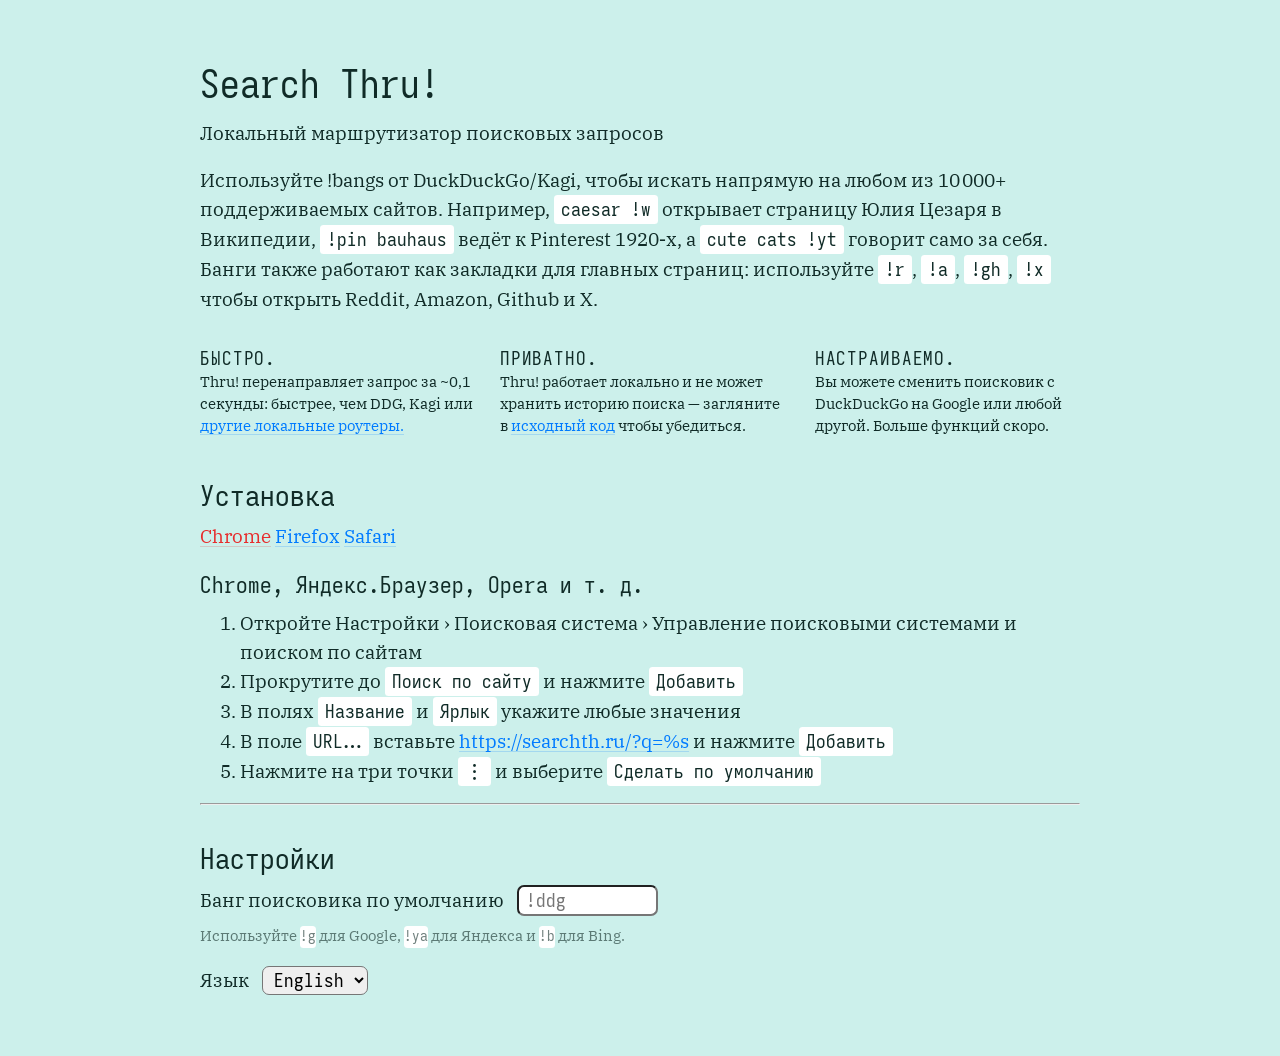
==== ru/index.html @ 65677c9b "big separation into separate language html" ====
<!doctype html>
<html lang="en">
    <head>
        <style>
            :root {
                color-scheme: light dark;
                --primary: light-dark(#fff, #111);
                background-color: var(--primary);
                visibility: hidden;
            }
        </style>
        <link id="homepageStylesheet" rel="stylesheet" href="/global.css" />

        <script defer>
            if ("serviceWorker" in navigator) {
                navigator.serviceWorker
                    .register("/sw.js", { scope: "/" })
                    .catch(() => {});
            }
        </script>

        <script>
            // first incognito search query will load this page
            // since there is no service worker to intercept
            const url = new URL(window.location.href);
            const query = url.searchParams.get("q")?.trim() ?? "";
            if (query && !navigator.serviceWorker?.controller) {
                const fallback = `https://duckduckgo.com/?q=${encodeURIComponent(
                    query,
                )}`;
                window.location.replace(fallback);
            }
            if (!query) {
                document.documentElement.style.visibility = "visible";
            }
        </script>

        <script src="/interface.js" defer></script>

        <meta charset="UTF-8" />
        <meta name="viewport" content="width=device-width, initial-scale=1.0" />
        <title>Search Thru!</title>
        <meta name="description" content="A local search engine router." />
        <meta property="og:site_name" content="Search Thru!" />

        <link
            rel="icon"
            type="image/png"
            href="/assets/favicon.png"
            sizes="32x32"
        />
        <link rel="icon" type="image/svg+xml" href="/assets/favicon.svg" />
        <link
            rel="search"
            type="application/opensearchdescription+xml"
            title="Thru!"
            href="/opensearch.xml"
        />
    </head>
    <body>
        <h1 id="title">Search Thru!</h1>
        <p id="tagline">Локальный маршрутизатор поисковых запросов</p>
        <p>
            <span data-i18n="description.lead"
                >Используйте !bangs от DuckDuckGo/Kagi, чтобы искать напрямую на
                любом из 10 000+ поддерживаемых сайтов. Например,</span
            >
            <q>caesar !w</q>
            <span data-i18n="description.examples.1.description"
                >открывает страницу Юлия Цезаря в Википедии,</span
            >
            <q>!pin bauhaus</q>
            <span data-i18n="description.examples.2.description"
                >ведёт к Pinterest 1920‑х, а</span
            >
            <q>cute cats !yt</q>
            <span data-i18n="description.examples.3.description"
                >говорит само за себя.</span
            >
            <span data-i18n="description.bookmarks.start"
                >Банги также работают как закладки для главных страниц:
                используйте</span
            >
            <q>!r</q>, <q>!a</q>, <q>!gh</q>,
            <q>!x</q>
            <span data-i18n="description.bookmarks.end"
                >чтобы открыть Reddit, Amazon, Github и X.</span
            >
        </p>
        <div class="perks">
            <div class="perk-card">
                <h2>Быстро.</h2>
                <p>
                    <span data-i18n="perks.speed.description.start"
                        >Thru! перенаправляет запрос за ~0,1 секунды: быстрее,
                        чем DDG, Kagi или</span
                    >
                    <a
                        href="https://unduck.link/"
                        data-i18n="perks.speed.description.link"
                        >другие локальные роутеры.</a
                    >
                </p>
            </div>
            <div class="perk-card">
                <h2>Приватно.</h2>
                <p>
                    <span data-i18n="perks.privacy.description.start"
                        >Thru! работает локально и не может хранить историю
                        поиска — загляните в</span
                    >
                    <a
                        href="https://github.com/magvag/searchthru"
                        data-i18n="perks.privacy.description.link"
                        >исходный код</a
                    >
                    <span data-i18n="perks.privacy.description.end"
                        >чтобы убедиться.</span
                    >
                </p>
            </div>
            <div class="perk-card">
                <h2>Настраиваемо.</h2>
                <p>
                    Вы можете сменить поисковик с DuckDuckGo на Google или любой
                    другой. Больше функций скоро.
                </p>
            </div>
        </div>
        <div class="instructions">
            <script>
                document.addEventListener("DOMContentLoaded", () => {
                    const links = document.querySelectorAll(
                        '.browser-selector a[href^="#"]',
                    );
                    if (!links.length) return;

                    const ua = navigator.userAgent;
                    let target = "#chrome";
                    if (/Firefox/i.test(ua)) {
                        target = "#firefox";
                    } else if (
                        /Safari/i.test(ua) &&
                        !/Chrome|Chromium|Edg|OPR|YaBrowser/i.test(ua)
                    ) {
                        target = "#safari";
                    }

                    const match = Array.from(links).find(
                        (link) => link.getAttribute("href") === target,
                    );
                    if (match) {
                        links.forEach((link) =>
                            link.classList.remove("active"),
                        );
                        match.classList.add("active");
                    }
                });
            </script>
            <h2>Установка</h2>
            <div class="browser-selector">
                <a
                    href="#chrome"
                    class="interactive select"
                    data-i18n="instructions.browsers.chrome"
                    >Chrome</a
                >
                <a
                    href="#firefox"
                    class="interactive select active"
                    data-i18n="instructions.browsers.firefox"
                    >Firefox</a
                >
                <a
                    href="#safari"
                    class="interactive select"
                    data-i18n="instructions.browsers.safari"
                    >Safari</a
                >
            </div>
            <div id="chrome" class="instruction" style="display: none">
                <h3>Chrome, Яндекс.Браузер, Opera и т. д.</h3>
                <ol>
                    <li>
                        Откройте Настройки › Поисковая система › Управление
                        поисковыми системами и поиском по сайтам
                    </li>
                    <li>
                        Прокрутите до <q>Поиск по сайту</q> и нажмите
                        <q>Добавить</q>
                    </li>
                    <li>
                        В полях <q>Название</q> и <q>Ярлык</q> укажите любые
                        значения
                    </li>
                    <li>
                        <span data-i18n="instructions.chrome.4.start"
                            >В поле <q>URL…</q> вставьте</span
                        >
                        <a
                            href="https://searchth.ru/?q=%s"
                            class="interactive copy"
                            >https://searchth.ru/?q=%s</a
                        >
                        <span data-i18n="instructions.chrome.4.end"
                            >и нажмите <q>Добавить</q></span
                        >
                    </li>
                    <li>
                        Нажмите на три точки <span class="ui">⋮</span> и
                        выберите <q>Сделать по умолчанию</q>
                    </li>
                </ol>
            </div>
            <div id="firefox" class="instruction">
                <h3>Firefox, Zen и т. д.</h3>
                <ol>
                    <li>Щёлкните правой кнопкой по адресной этой страницы</li>
                    <li>Нажмите <q>Добавить “Thru!”</q></li>
                    <li>
                        Перейдите в Настройки › Поиск и выберите Thru! как
                        поисковик по умолчанию
                    </li>
                </ol>
            </div>
            <div id="safari" class="instruction" style="display: none">
                <h3>Safari</h3>
                <p>
                    Safari не поддерживает пользовательские поисковые системы,
                    ждите расширение.
                </p>
            </div>
        </div>
        <hr />
        <div class="settings">
            <h2>Настройки</h2>
            <div id="defaults">
                <label
                    for="defaultBang"
                    data-i18n="settings.default-bang.setting"
                    >Банг поисковика по умолчанию</label
                >
                <input
                    type="text"
                    id="defaultBang"
                    name="defaultBang"
                    placeholder="!ddg"
                />
                <p class="hint">
                    Используйте <q>!g</q> для Google, <q>!ya</q> для Яндекса и
                    <q>!b</q> для Bing.
                </p>
            </div>
        </div>
        <div class="language">
            <label for="language" data-i18n="settings.language.setting"
                >Язык</label
            >
            <select id="language" name="language">
                <option value="en">English</option>
                <option value="ru">Русский</option>
            </select>
        </div>

        <span
            style="visibility: hidden"
            id="__TIMER_INJECTION_FLAG__{a8cf72f7-09b7-4cd4-9aaa-7a023bf09916}"
        ></span>
    </body>
</html>
---- global.css ----
:root {
    --color-primary: light-dark(#ccf0eb, #102b27);
    --color-secondary: light-dark(#102b27, #ccf0eb);
    --color-tertiary: light-dark(red, red);
    /*--color-quaternary: light-dark(red, red);*/
}

:root {
    --color-background: var(--color-primary);
    --color-text: var(--color-secondary);
    --color-heading: var(--color-text);
    --color-link: light-dark(#007bff, #007bff);
    --color-link__hover: light-dark(#0056b3, #0056b3);
    --color-link__visited: light-dark(#b24bab, #ef4bc6);
    --color-link__active: light-dark(#e72c2c, #e72c2c);
    --color-codeBackground: light-dark(
        white,
        color-mix(in srgb, var(--color-text), transparent 90%)
    );
}

:root {
    --transparency-line: 80%;
    --width-main: 50rem;
    --font-size-text: 1.1rem;
    --font-size-caption: 0.825rem;
    --font-size-h1: 3rem;
    --font-size-h2: 2rem;
}

:root {
    background-color: var(--color-background);
}

@media (prefers-color-scheme: dark) {
    :root {
        color-scheme: dark;
    }
}

* {
    box-sizing: border-box;
}

@view-transition {
    navigation: auto;
}

html,
body {
    padding: 0 auto;
    margin: 0 auto;
    font-family: var(--font-family);
    font-size: var(--font-size-text);
    color: var(--color-text);
}

html {
    overflow-y: scroll;
    min-height: 100vh;
}

/* FONTS */
/* ibm-plex-serif-regular - cyrillic_cyrillic-ext_latin_latin-ext */
@font-face {
    font-display: swap;
    font-family: "IBM Plex Serif";
    font-style: normal;
    font-weight: 400;
    src: url("/assets/fonts/ibm-plex-serif-v20-cyrillic_cyrillic-ext_latin_latin-ext-regular.woff2")
        format("woff2"); /* Chrome 36+, Opera 23+, Firefox 39+, Safari 12+, iOS 10+ */
}

/* ibm-plex-serif-700 - cyrillic_cyrillic-ext_latin_latin-ext */
@font-face {
    font-display: swap;
    font-family: "IBM Plex Serif";
    font-style: normal;
    font-weight: 700;
    src: url("/assets/fonts/ibm-plex-serif-v20-cyrillic_cyrillic-ext_latin_latin-ext-700.woff2")
        format("woff2"); /* Chrome 36+, Opera 23+, Firefox 39+, Safari 12+, iOS 10+ */
}

@font-face {
    font-display: swap;
    font-family: "Iosevka";
    font-style: normal;
    font-weight: 400;
    src: url("/assets/fonts/IosevkaSS15-Regular.woff2") format("woff2"); /* Chrome 36+, Opera 23+, Firefox 39+, Safari 12+, iOS 10+ */
}

:root {
    --font-family: "IBM Plex Serif", -apple-system, system-ui, sans-serif;
    --font-family-monospace:
        "Iosevka", Consolas, Menlo, Monaco, Andale Mono WT, Andale Mono,
        Lucida Console, Lucida Sans Typewriter, DejaVu Sans Mono,
        Bitstream Vera Sans Mono, Liberation Mono, Nimbus Mono L, Courier New,
        Courier, monospace;
}

@media (max-width: 800px) {
    html,
    body {
        margin: 0 2%;
    }
}

body,
main {
    max-width: var(--width-main);
}

body {
    padding-top: 2rem;
    padding-bottom: 3rem;
}

p,
ul,
ol {
    margin-top: 0;
    margin-bottom: 1rem;
    line-height: 1.5;
    text-wrap-style: pretty;
}

h1,
h2,
h3 {
    font-family: var(--font-family-monospace);
    font-weight: 400;
    margin-bottom: 0.5rem;
}

hr {
    color: color-mix(
        in srgb,
        currentColor,
        transparent var(--transparency-line)
    );
    margin-bottom: 2rem;
}

a[href] {
    color: var(--color-link);
}

a[href]:visited {
    color: var(--color-link__visited);
}

a[href].interactive:visited {
    color: var(--color-link);
}

a[href].interactive.active,
a[href]:hover,
a[href]:active {
    color: var(--color-link__active);
}

a,
a u {
    text-decoration: underline;
    text-decoration-thickness: 1px;
    text-underline-offset: 0.175em;
    text-decoration-color: color-mix(
        in srgb,
        currentColor,
        transparent var(--transparency-line)
    );
    text-decoration-skip: none;
    text-decoration-skip-ink: none;
    transition:
        color 0.25s ease-in,
        text-decoration-color 0.25s ease-in;
}

a:hover,
a:hover u {
    text-decoration-color: currentColor;
    transition:
        color 0.05s ease-in,
        text-decoration-color 0.05s ease-in;
}

a:visited:hover,
a:visited:hover u {
    text-decoration-color: currentColor;
    transition:
        color 0.05s ease-in,
        text-decoration-color 0.05s ease-in;
}

q,
span.ui {
    display: inline-block;
    font-family: var(--font-family-monospace);
    font-weight: 400;
    quotes: none;
    background-color: var(--color-codeBackground);
    word-break: keep-all;
    white-space: nowrap;
    box-decoration-break: none;
    /*margin-block: 0.2rem;*/
    border-radius: 0.2rem;
    padding-inline-start: 0.4rem;
    padding-inline-end: 0.4rem;
}

.perks {
    position: relative;
    display: flex;
    gap: 1.4rem;
}

@media (max-width: 700px) {
    .perks {
        flex-direction: column;
    }
}

.perk-card {
    /*background-color: var(--color-codeBackground);*/
    border-radius: 0.4rem;
}

.instructions .instruction {
    min-height: 200px;
}

.perk-card h2 {
    text-transform: uppercase;
    font-size: var(--font-size-text);
    margin-bottom: 0;
    letter-spacing: 0.05rem;
}

.perk-card p {
    font-size: var(--font-size-caption);
    hyphens: auto;
    hyphenate-limit-chars: 8 4 4;
    -webkit-hyphenate-limit-before: 4;
    -webkit-hyphenate-limit-after: 4;
}

label,
input,
select {
    margin-bottom: 0.5rem;
    font-size: var(--font-size-text);
}

label {
    padding-inline-end: 0.5rem;
}

input,
select {
    max-width: 8rem;
    font-family: var(--font-family-monospace);
    border-radius: 0.4rem;
    padding-inline: 0.4rem;
}

.hint {
    color: color-mix(in srgb, var(--color-text), transparent 40%);
    font-size: var(--font-size-caption);
}

.hint q {
    padding: 0;
}
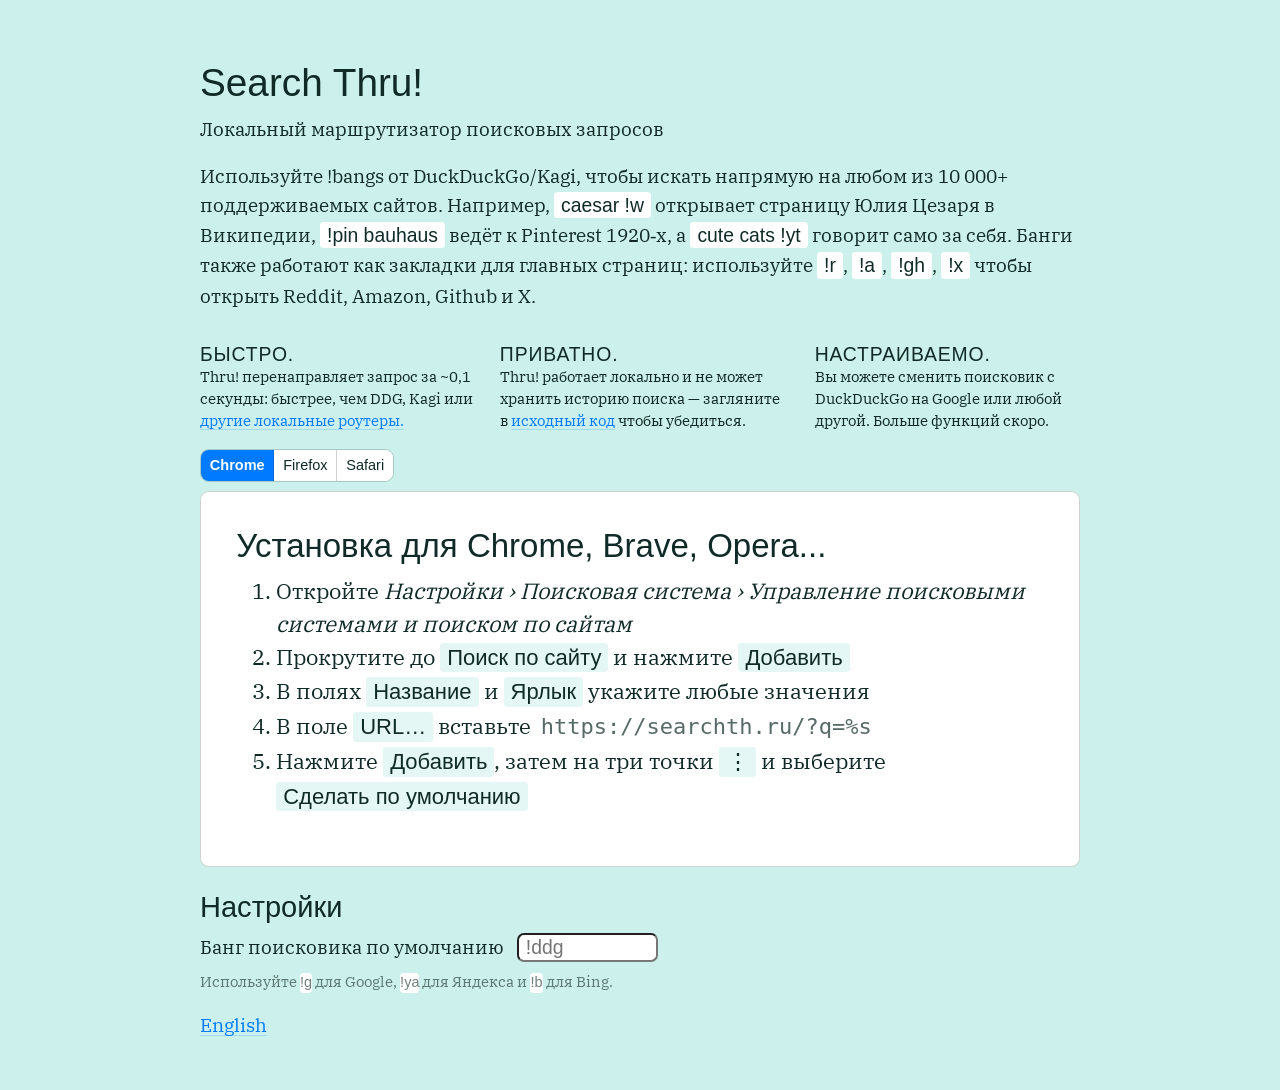
==== commit 711902ef: "removed old lang system" ====
--- a/ru/index.html
+++ b/ru/index.html
@@ -1,5 +1,5 @@
 <!doctype html>
-<html lang="en">
+<html lang="ru">
     <head>
         <style>
             :root {
@@ -25,9 +25,7 @@
             const url = new URL(window.location.href);
             const query = url.searchParams.get("q")?.trim() ?? "";
             if (query && !navigator.serviceWorker?.controller) {
-                const fallback = `https://duckduckgo.com/?q=${encodeURIComponent(
-                    query,
-                )}`;
+                const fallback = `https://duckduckgo.com/?q=${encodeURIComponent(query)}`;
                 window.location.replace(fallback);
             }
             if (!query) {
@@ -40,8 +38,20 @@
         <meta charset="UTF-8" />
         <meta name="viewport" content="width=device-width, initial-scale=1.0" />
         <title>Search Thru!</title>
-        <meta name="description" content="A local search engine router." />
+        <meta
+            name="description"
+            content="Локальный маршрутизатор поисковых запросов."
+        />
         <meta property="og:site_name" content="Search Thru!" />
+
+        <link rel="canonical" href="https://searchth.ru/ru/" />
+        <link rel="alternate" hreflang="en" href="https://searchth.ru/" />
+        <link rel="alternate" hreflang="ru" href="https://searchth.ru/ru/" />
+        <link
+            rel="alternate"
+            hreflang="x-default"
+            href="https://searchth.ru/"
+        />
 
         <link
             rel="icon"
@@ -61,62 +71,45 @@
         <h1 id="title">Search Thru!</h1>
         <p id="tagline">Локальный маршрутизатор поисковых запросов</p>
         <p>
-            <span data-i18n="description.lead"
+            <span
                 >Используйте !bangs от DuckDuckGo/Kagi, чтобы искать напрямую на
-                любом из 10 000+ поддерживаемых сайтов. Например,</span
+                любом из 10 000+ поддерживаемых сайтов. Например,</span
             >
             <q>caesar !w</q>
-            <span data-i18n="description.examples.1.description"
-                >открывает страницу Юлия Цезаря в Википедии,</span
-            >
+            <span>открывает страницу Юлия Цезаря в Википедии,</span>
             <q>!pin bauhaus</q>
-            <span data-i18n="description.examples.2.description"
-                >ведёт к Pinterest 1920‑х, а</span
-            >
+            <span>ведёт к Pinterest 1920‑х, а</span>
             <q>cute cats !yt</q>
-            <span data-i18n="description.examples.3.description"
-                >говорит само за себя.</span
-            >
-            <span data-i18n="description.bookmarks.start"
+            <span>говорит само за себя.</span>
+            <span
                 >Банги также работают как закладки для главных страниц:
                 используйте</span
             >
-            <q>!r</q>, <q>!a</q>, <q>!gh</q>,
-            <q>!x</q>
-            <span data-i18n="description.bookmarks.end"
-                >чтобы открыть Reddit, Amazon, Github и X.</span
-            >
+            <q>!r</q>, <q>!a</q>, <q>!gh</q>, <q>!x</q>
+            <span>чтобы открыть Reddit, Amazon, Github и X.</span>
         </p>
         <div class="perks">
             <div class="perk-card">
                 <h2>Быстро.</h2>
                 <p>
-                    <span data-i18n="perks.speed.description.start"
+                    <span
                         >Thru! перенаправляет запрос за ~0,1 секунды: быстрее,
                         чем DDG, Kagi или</span
                     >
-                    <a
-                        href="https://unduck.link/"
-                        data-i18n="perks.speed.description.link"
-                        >другие локальные роутеры.</a
-                    >
+                    <a href="https://unduck.link/">другие локальные роутеры.</a>
                 </p>
             </div>
             <div class="perk-card">
                 <h2>Приватно.</h2>
                 <p>
-                    <span data-i18n="perks.privacy.description.start"
+                    <span
                         >Thru! работает локально и не может хранить историю
                         поиска — загляните в</span
                     >
-                    <a
-                        href="https://github.com/magvag/searchthru"
-                        data-i18n="perks.privacy.description.link"
+                    <a href="https://github.com/magvag/searchthru"
                         >исходный код</a
                     >
-                    <span data-i18n="perks.privacy.description.end"
-                        >чтобы убедиться.</span
-                    >
+                    <span>чтобы убедиться.</span>
                 </p>
             </div>
             <div class="perk-card">
@@ -127,119 +120,104 @@
                 </p>
             </div>
         </div>
-        <div class="instructions">
-            <script>
-                document.addEventListener("DOMContentLoaded", () => {
-                    const links = document.querySelectorAll(
-                        '.browser-selector a[href^="#"]',
-                    );
-                    if (!links.length) return;
-
-                    const ua = navigator.userAgent;
-                    let target = "#chrome";
-                    if (/Firefox/i.test(ua)) {
-                        target = "#firefox";
-                    } else if (
-                        /Safari/i.test(ua) &&
-                        !/Chrome|Chromium|Edg|OPR|YaBrowser/i.test(ua)
-                    ) {
-                        target = "#safari";
-                    }
-
-                    const match = Array.from(links).find(
-                        (link) => link.getAttribute("href") === target,
-                    );
-                    if (match) {
-                        links.forEach((link) =>
-                            link.classList.remove("active"),
-                        );
-                        match.classList.add("active");
-                    }
-                });
-            </script>
-            <h2>Установка</h2>
-            <div class="browser-selector">
-                <a
-                    href="#chrome"
-                    class="interactive select"
-                    data-i18n="instructions.browsers.chrome"
-                    >Chrome</a
-                >
-                <a
-                    href="#firefox"
-                    class="interactive select active"
-                    data-i18n="instructions.browsers.firefox"
-                    >Firefox</a
-                >
-                <a
-                    href="#safari"
-                    class="interactive select"
-                    data-i18n="instructions.browsers.safari"
-                    >Safari</a
-                >
-            </div>
-            <div id="chrome" class="instruction" style="display: none">
-                <h3>Chrome, Яндекс.Браузер, Opera и т. д.</h3>
-                <ol>
-                    <li>
-                        Откройте Настройки › Поисковая система › Управление
-                        поисковыми системами и поиском по сайтам
-                    </li>
-                    <li>
-                        Прокрутите до <q>Поиск по сайту</q> и нажмите
-                        <q>Добавить</q>
-                    </li>
-                    <li>
-                        В полях <q>Название</q> и <q>Ярлык</q> укажите любые
-                        значения
-                    </li>
-                    <li>
-                        <span data-i18n="instructions.chrome.4.start"
-                            >В поле <q>URL…</q> вставьте</span
-                        >
-                        <a
-                            href="https://searchth.ru/?q=%s"
-                            class="interactive copy"
-                            >https://searchth.ru/?q=%s</a
-                        >
-                        <span data-i18n="instructions.chrome.4.end"
-                            >и нажмите <q>Добавить</q></span
-                        >
-                    </li>
-                    <li>
-                        Нажмите на три точки <span class="ui">⋮</span> и
-                        выберите <q>Сделать по умолчанию</q>
-                    </li>
-                </ol>
-            </div>
-            <div id="firefox" class="instruction">
-                <h3>Firefox, Zen и т. д.</h3>
-                <ol>
-                    <li>Щёлкните правой кнопкой по адресной этой страницы</li>
-                    <li>Нажмите <q>Добавить “Thru!”</q></li>
-                    <li>
-                        Перейдите в Настройки › Поиск и выберите Thru! как
-                        поисковик по умолчанию
-                    </li>
-                </ol>
-            </div>
-            <div id="safari" class="instruction" style="display: none">
-                <h3>Safari</h3>
-                <p>
-                    Safari не поддерживает пользовательские поисковые системы,
-                    ждите расширение.
-                </p>
+        <div class="instructions-section">
+            <ul class="browser-selector" role="tablist">
+                <li role="presentation">
+                    <a
+                        href="#chrome"
+                        role="tab"
+                        tabindex="0"
+                        aria-selected="true"
+                        aria-controls="chrome"
+                        class="interactive select active"
+                        >Chrome</a
+                    >
+                </li>
+                <li role="presentation">
+                    <a
+                        href="#firefox"
+                        role="tab"
+                        tabindex="-1"
+                        aria-selected="false"
+                        aria-controls="firefox"
+                        class="interactive select"
+                        >Firefox</a
+                    >
+                </li>
+                <li role="presentation">
+                    <a
+                        href="#safari"
+                        role="tab"
+                        tabindex="-1"
+                        aria-selected="false"
+                        aria-controls="safari"
+                        class="interactive select"
+                        >Safari</a
+                    >
+                </li>
+            </ul>
+            <div class="instructions-container">
+                <div id="chrome" class="instruction" role="tabpanel">
+                    <h2>Установка для Chrome, Brave, Opera...</h2>
+                    <ol>
+                        <li>
+                            Откройте
+                            <em
+                                >Настройки › Поисковая система › Управление
+                                поисковыми системами и поиском по сайтам</em
+                            >
+                        </li>
+                        <li>
+                            Прокрутите до <q>Поиск по сайту</q> и нажмите
+                            <q>Добавить</q>
+                        </li>
+                        <li>
+                            В полях <q>Название</q> и <q>Ярлык</q> укажите любые
+                            значения
+                        </li>
+                        <li>
+                            <span>В поле <q>URL…</q> вставьте</span>
+                            <a
+                                href="https://searchth.ru/?q=%s"
+                                class="interactive copy"
+                                >https://searchth.ru/?q=%s</a
+                            >
+                        </li>
+                        <li>
+                            Нажмите <q>Добавить</q>, затем на три точки
+                            <span class="ui">⋮</span> и выберите
+                            <q>Сделать по умолчанию</q>
+                        </li>
+                    </ol>
+                </div>
+                <div id="firefox" class="instruction" role="tabpanel">
+                    <h2>Установка для Firefox, Zen...</h2>
+                    <ol>
+                        <li>
+                            Щёлкните правой кнопкой по адресной строке этой
+                            страницы
+                        </li>
+                        <li>Нажмите <q>Добавить "Thru!"</q></li>
+                        <li>
+                            Перейдите в <em>Настройки › Поиск</em> и выберите
+                            Thru! как поисковик по умолчанию
+                        </li>
+                    </ol>
+                </div>
+                <div id="safari" class="instruction" role="tabpanel">
+                    <h2>Установка для Safari</h2>
+                    <p>
+                        Safari не поддерживает пользовательские поисковые
+                        системы, ждите расширение.
+                    </p>
+                </div>
             </div>
         </div>
         <hr />
         <div class="settings">
             <h2>Настройки</h2>
             <div id="defaults">
-                <label
-                    for="defaultBang"
-                    data-i18n="settings.default-bang.setting"
-                    >Банг поисковика по умолчанию</label
-                >
+                <label for="defaultBang">Банг поисковика по умолчанию</label>
                 <input
                     type="text"
                     id="defaultBang"
@@ -253,18 +231,7 @@
             </div>
         </div>
         <div class="language">
-            <label for="language" data-i18n="settings.language.setting"
-                >Язык</label
-            >
-            <select id="language" name="language">
-                <option value="en">English</option>
-                <option value="ru">Русский</option>
-            </select>
-        </div>
-
-        <span
-            style="visibility: hidden"
-            id="__TIMER_INJECTION_FLAG__{a8cf72f7-09b7-4cd4-9aaa-7a023bf09916}"
-        ></span>
+            <a href="/">English</a>
+        </div>
     </body>
 </html>
--- a/global.css
+++ b/global.css
@@ -17,6 +17,10 @@
         white,
         color-mix(in srgb, var(--color-text), transparent 90%)
     );
+    --color-tabBackground: light-dark(
+        white,
+        color-mix(in srgb, var(--color-text), transparent 90%)
+    );
 }
 
 :root {
@@ -42,22 +46,17 @@
     box-sizing: border-box;
 }
 
+*:focus {
+    outline: none;
+}
+
+*:focus-visible {
+    outline: 2px solid var(--color-link);
+    outline-offset: 2px;
+}
+
 @view-transition {
     navigation: auto;
-}
-
-html,
-body {
-    padding: 0 auto;
-    margin: 0 auto;
-    font-family: var(--font-family);
-    font-size: var(--font-size-text);
-    color: var(--color-text);
-}
-
-html {
-    overflow-y: scroll;
-    min-height: 100vh;
 }
 
 /* FONTS */
@@ -90,18 +89,41 @@
 }
 
 :root {
-    --font-family: "IBM Plex Serif", -apple-system, system-ui, sans-serif;
+    --font-family:
+        "Georgia", "Palatino Linotype", "Book Antiqua", Palatino,
+        "IBM Plex Serif", serif;
+    --font-family-sans:
+        -apple-system, BlinkMacSystemFont, "Segoe UI", "San Francisco",
+        Helvetica, Arial, sans-serif;
     --font-family-monospace:
-        "Iosevka", Consolas, Menlo, Monaco, Andale Mono WT, Andale Mono,
-        Lucida Console, Lucida Sans Typewriter, DejaVu Sans Mono,
+        Consolas, Menlo, Monaco, Andale Mono WT, Andale Mono, Lucida Console,
+        Lucida Sans Typewriter, DejaVu Sans Mono, "Iosevka",
         Bitstream Vera Sans Mono, Liberation Mono, Nimbus Mono L, Courier New,
         Courier, monospace;
+}
+
+html,
+body {
+    padding: 0 auto;
+    margin: 0 auto;
+    font-family: var(--font-family);
+    font-size: var(--font-size-text);
+    color: var(--color-text);
+}
+
+html {
+    overflow-y: scroll;
+    min-height: 100vh;
 }
 
 @media (max-width: 800px) {
     html,
     body {
         margin: 0 2%;
+    }
+
+    .instructions-container {
+        padding: 0;
     }
 }
 
@@ -127,7 +149,7 @@
 h1,
 h2,
 h3 {
-    font-family: var(--font-family-monospace);
+    font-family: var(--font-family-sans);
     font-weight: 400;
     margin-bottom: 0.5rem;
 }
@@ -192,20 +214,32 @@
         text-decoration-color 0.05s ease-in;
 }
 
+hr {
+    display: none;
+}
+
 q,
 span.ui {
     display: inline-block;
-    font-family: var(--font-family-monospace);
     font-weight: 400;
-    quotes: none;
+    font-family: var(--font-family-sans);
     background-color: var(--color-codeBackground);
     word-break: keep-all;
     white-space: nowrap;
-    box-decoration-break: none;
-    /*margin-block: 0.2rem;*/
+    box-decoration-break: clone;
+    margin-block: 0.12rem;
+    line-height: 1.35;
     border-radius: 0.2rem;
     padding-inline-start: 0.4rem;
     padding-inline-end: 0.4rem;
+}
+
+q {
+    quotes: none;
+}
+
+span.ui {
+    font-family: var(--font-family-sans);
 }
 
 .perks {
@@ -258,7 +292,7 @@
 input,
 select {
     max-width: 8rem;
-    font-family: var(--font-family-monospace);
+    font-family: var(--font-family-sans);
     border-radius: 0.4rem;
     padding-inline: 0.4rem;
 }
@@ -271,3 +305,108 @@
 .hint q {
     padding: 0;
 }
+
+a[href].copy,
+a[href].copy:visited {
+    font-family: var(--font-family-monospace);
+    margin-inline-start: 0.25rem;
+    text-decoration: none;
+    color: color-mix(in srgb, var(--color-secondary), transparent 30%);
+}
+
+a[href].copy.copied::after,
+a[href].copy.copied:visited::after {
+    content: "✓ Copied";
+    font-family: var(--font-family-sans);
+    font-size: var(--font-size-caption);
+    text-decoration: none !important;
+    margin-inline-start: 0.5rem;
+    padding: 0.15rem 0.25rem;
+    border-radius: 0.25rem;
+    background-color: color-mix(in srgb, var(--color-text), transparent 90%);
+    animation: fade-out 2s forwards;
+}
+
+.browser-selector {
+    display: inline-flex;
+    list-style: none;
+    margin: 0 0 0.5rem;
+    padding: 0;
+    border: 1px solid
+        color-mix(in srgb, var(--color-secondary), transparent 80%);
+    border-radius: 0.5rem;
+    overflow: hidden;
+}
+
+.browser-selector li {
+    display: contents;
+}
+
+.browser-selector a[role="tab"] {
+    padding: 0.25rem 0.5rem;
+    font-family: var(--font-family-sans);
+    font-size: var(--font-size-caption);
+    color: var(--color-text);
+    background-color: var(--color-tabBackground);
+    text-decoration: none;
+    border-inline-end: 1px solid
+        color-mix(in srgb, var(--color-secondary), transparent 80%);
+    transition:
+        background-color 0.15s ease,
+        color 0.15s ease;
+}
+
+.browser-selector li:last-child a[role="tab"] {
+    border-inline-end: none;
+}
+
+.browser-selector a[role="tab"]:hover {
+    background-color: color-mix(in srgb, var(--color-link), transparent 85%);
+}
+
+.browser-selector a[role="tab"].active {
+    background-color: var(--color-link);
+    color: white;
+    font-weight: 600;
+}
+
+.browser-selector a[role="tab"]:visited {
+    color: var(--color-text);
+}
+
+.browser-selector a[role="tab"].active:visited {
+    color: white;
+}
+
+.browser-selector:focus-within {
+    outline: 2px solid var(--color-link);
+    outline-offset: 2px;
+}
+
+.instructions-container {
+    background-color: var(--color-tabBackground);
+    --color-codeBackground: color-mix(
+        in srgb,
+        var(--color-primary),
+        transparent 50%
+    );
+    padding: 2rem;
+    font-size: 1.25rem;
+    border-radius: 0.5rem;
+    border: 1px solid
+        color-mix(in srgb, var(--color-secondary), transparent 80%);
+}
+
+.instructions-container h2 {
+    margin-top: 0;
+}
+
+@keyframes fade-out {
+    0%,
+    70% {
+        opacity: 1;
+    }
+    100% {
+        opacity: 0;
+    }
+}
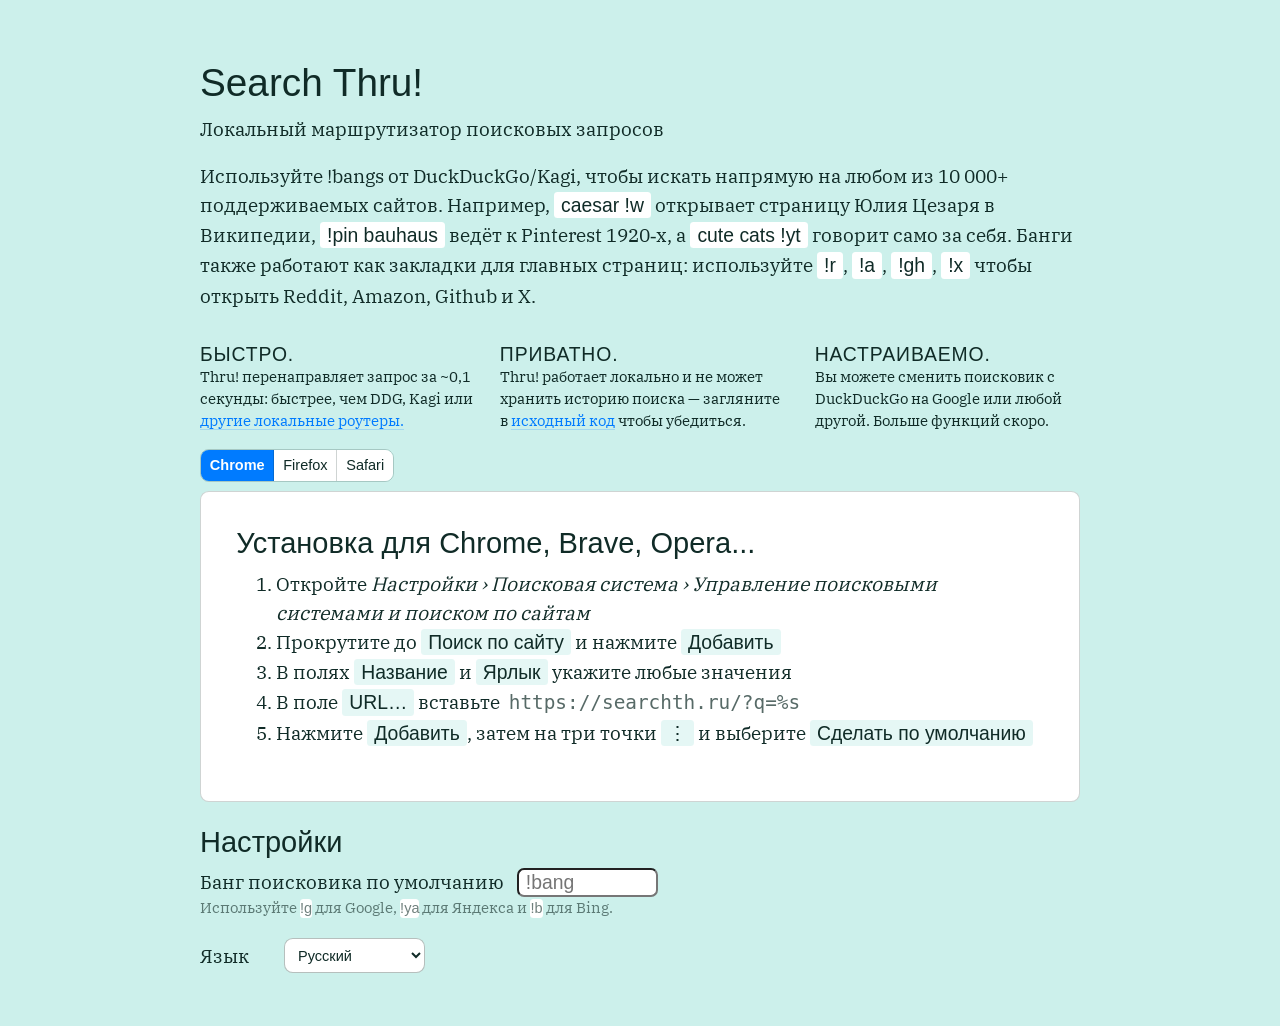
==== commit 1ce6eec2: "big settings redesign" ====
--- a/ru/index.html
+++ b/ru/index.html
@@ -230,8 +230,14 @@
                 </p>
             </div>
         </div>
-        <div class="language">
-            <a href="/">English</a>
+        <div class="settings">
+            <div class="settings-grid">
+                <label for="language">Язык</label>
+                <select id="language">
+                    <option value="/">English</option>
+                    <option value="/ru/" selected>Русский</option>
+                </select>
+            </div>
         </div>
     </body>
 </html>
--- a/global.css
+++ b/global.css
@@ -281,7 +281,7 @@
 label,
 input,
 select {
-    margin-bottom: 0.5rem;
+    /*margin-bottom: 0.5rem;*/
     font-size: var(--font-size-text);
 }
 
@@ -391,7 +391,6 @@
         transparent 50%
     );
     padding: 2rem;
-    font-size: 1.25rem;
     border-radius: 0.5rem;
     border: 1px solid
         color-mix(in srgb, var(--color-secondary), transparent 80%);
@@ -399,6 +398,104 @@
 
 .instructions-container h2 {
     margin-top: 0;
+}
+
+.settings-grid {
+    display: grid;
+    grid-template-columns: max-content 1fr;
+    gap: 0.6rem 1.5rem;
+    align-items: center;
+}
+
+.settings-grid select {
+    height: 2rem;
+    font-size: var(--font-size-caption);
+    font-family: var(--font-family-sans);
+    background-color: var(--color-codeBackground);
+    color: var(--color-text);
+    border: 1px solid color-mix(in srgb, var(--color-text), transparent 70%);
+    border-radius: 0.5rem;
+    padding-inline: 0.5rem;
+}
+
+.engine-picker {
+    display: flex;
+    align-items: center;
+    gap: 0.5rem;
+}
+
+.engine-picker input[type="text"] {
+    height: 2rem;
+}
+
+.engine-icons {
+    display: inline-flex;
+    overflow: hidden;
+}
+
+.engine-icon {
+    display: flex;
+    align-items: center;
+    justify-content: center;
+    padding: 0.25rem;
+    cursor: pointer;
+    transition: background-color 0.15s ease;
+}
+
+.engine-icon input[type="radio"] {
+    position: absolute;
+    opacity: 0;
+    width: 0;
+    height: 0;
+    pointer-events: none;
+}
+
+.engine-icon svg {
+    display: block;
+    width: 1.5rem;
+    height: 1.5rem;
+    filter: grayscale(1) opacity(0.4);
+    transition: filter 0.15s ease;
+}
+
+.engine-icon:has(input:checked) {
+    background-color: var(--color-codeBackground);
+    border: 1px solid color-mix(in srgb, var(--color-text), transparent 70%);
+    border-radius: 0.5rem;
+}
+
+.engine-icon:has(input:checked) svg {
+    filter: none;
+}
+
+.engine-icon:hover svg {
+    filter: grayscale(0.5) opacity(0.7);
+}
+
+.engine-icon:focus-within {
+    outline: 2px solid var(--color-link);
+    outline-offset: -2px;
+}
+
+.engine-picker input[type="text"] {
+    font-family: var(--font-family-sans);
+    font-size: var(--font-size-caption);
+    background-color: var(--color-codeBackground);
+    color: var(--color-text);
+    border: 1px solid color-mix(in srgb, var(--color-text), transparent 70%);
+    border-radius: 0.5rem;
+    padding: 0.25rem 0.6rem;
+    width: 8rem;
+    outline: none;
+}
+
+.engine-icon svg use {
+    width: 100%;
+}
+
+.engine-picker input[type="text"]:focus-visible {
+    outline: 2px solid var(--color-link);
+    outline-offset: 2px;
 }
 
 @keyframes fade-out {
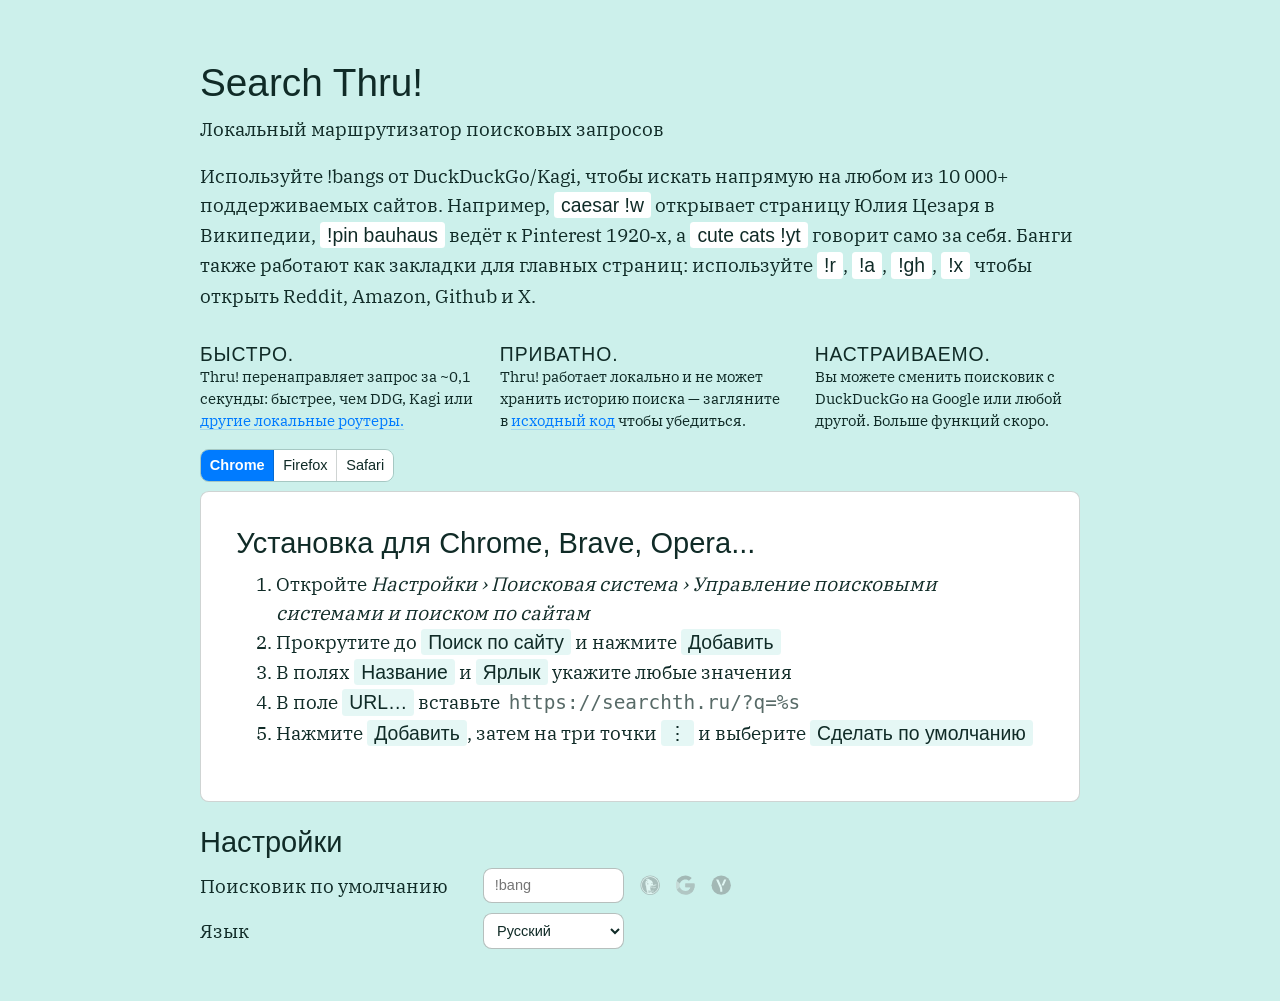
==== commit 36bc6178: "ru.html upd" ====
--- a/ru/index.html
+++ b/ru/index.html
@@ -216,22 +216,67 @@
         <hr />
         <div class="settings">
             <h2>Настройки</h2>
-            <div id="defaults">
-                <label for="defaultBang">Банг поисковика по умолчанию</label>
-                <input
-                    type="text"
-                    id="defaultBang"
-                    name="defaultBang"
-                    placeholder="!ddg"
-                />
-                <p class="hint">
-                    Используйте <q>!g</q> для Google, <q>!ya</q> для Яндекса и
-                    <q>!b</q> для Bing.
-                </p>
-            </div>
-        </div>
-        <div class="settings">
             <div class="settings-grid">
+                <label for="defaultBang">Поисковик по умолчанию</label>
+                <div class="engine-picker">
+                    <input
+                        type="text"
+                        id="defaultBang"
+                        name="defaultBang"
+                        placeholder="!ddg"
+                    />
+                    <div
+                        class="engine-icons"
+                        role="radiogroup"
+                        aria-label="Поисковик по умолчанию"
+                    >
+                        <label class="engine-icon" aria-label="DuckDuckGo">
+                            <input
+                                type="radio"
+                                name="engine"
+                                value="ddg"
+                                data-bang="ddg"
+                            />
+                            <svg aria-hidden="true">
+                                <use
+                                    href="/assets/sprite.svg#ddg"
+                                    width="100%"
+                                    height="100%"
+                                />
+                            </svg>
+                        </label>
+                        <label class="engine-icon" aria-label="Google">
+                            <input
+                                type="radio"
+                                name="engine"
+                                value="g"
+                                data-bang="g"
+                            />
+                            <svg aria-hidden="true">
+                                <use
+                                    href="/assets/sprite.svg#g"
+                                    width="100%"
+                                    height="100%"
+                                />
+                            </svg>
+                        </label>
+                        <label class="engine-icon" aria-label="Yandex">
+                            <input
+                                type="radio"
+                                name="engine"
+                                value="ya"
+                                data-bang="ya"
+                            />
+                            <svg aria-hidden="true">
+                                <use
+                                    href="/assets/sprite.svg#ya"
+                                    width="100%"
+                                    height="100%"
+                                />
+                            </svg>
+                        </label>
+                    </div>
+                </div>
                 <label for="language">Язык</label>
                 <select id="language">
                     <option value="/">English</option>
